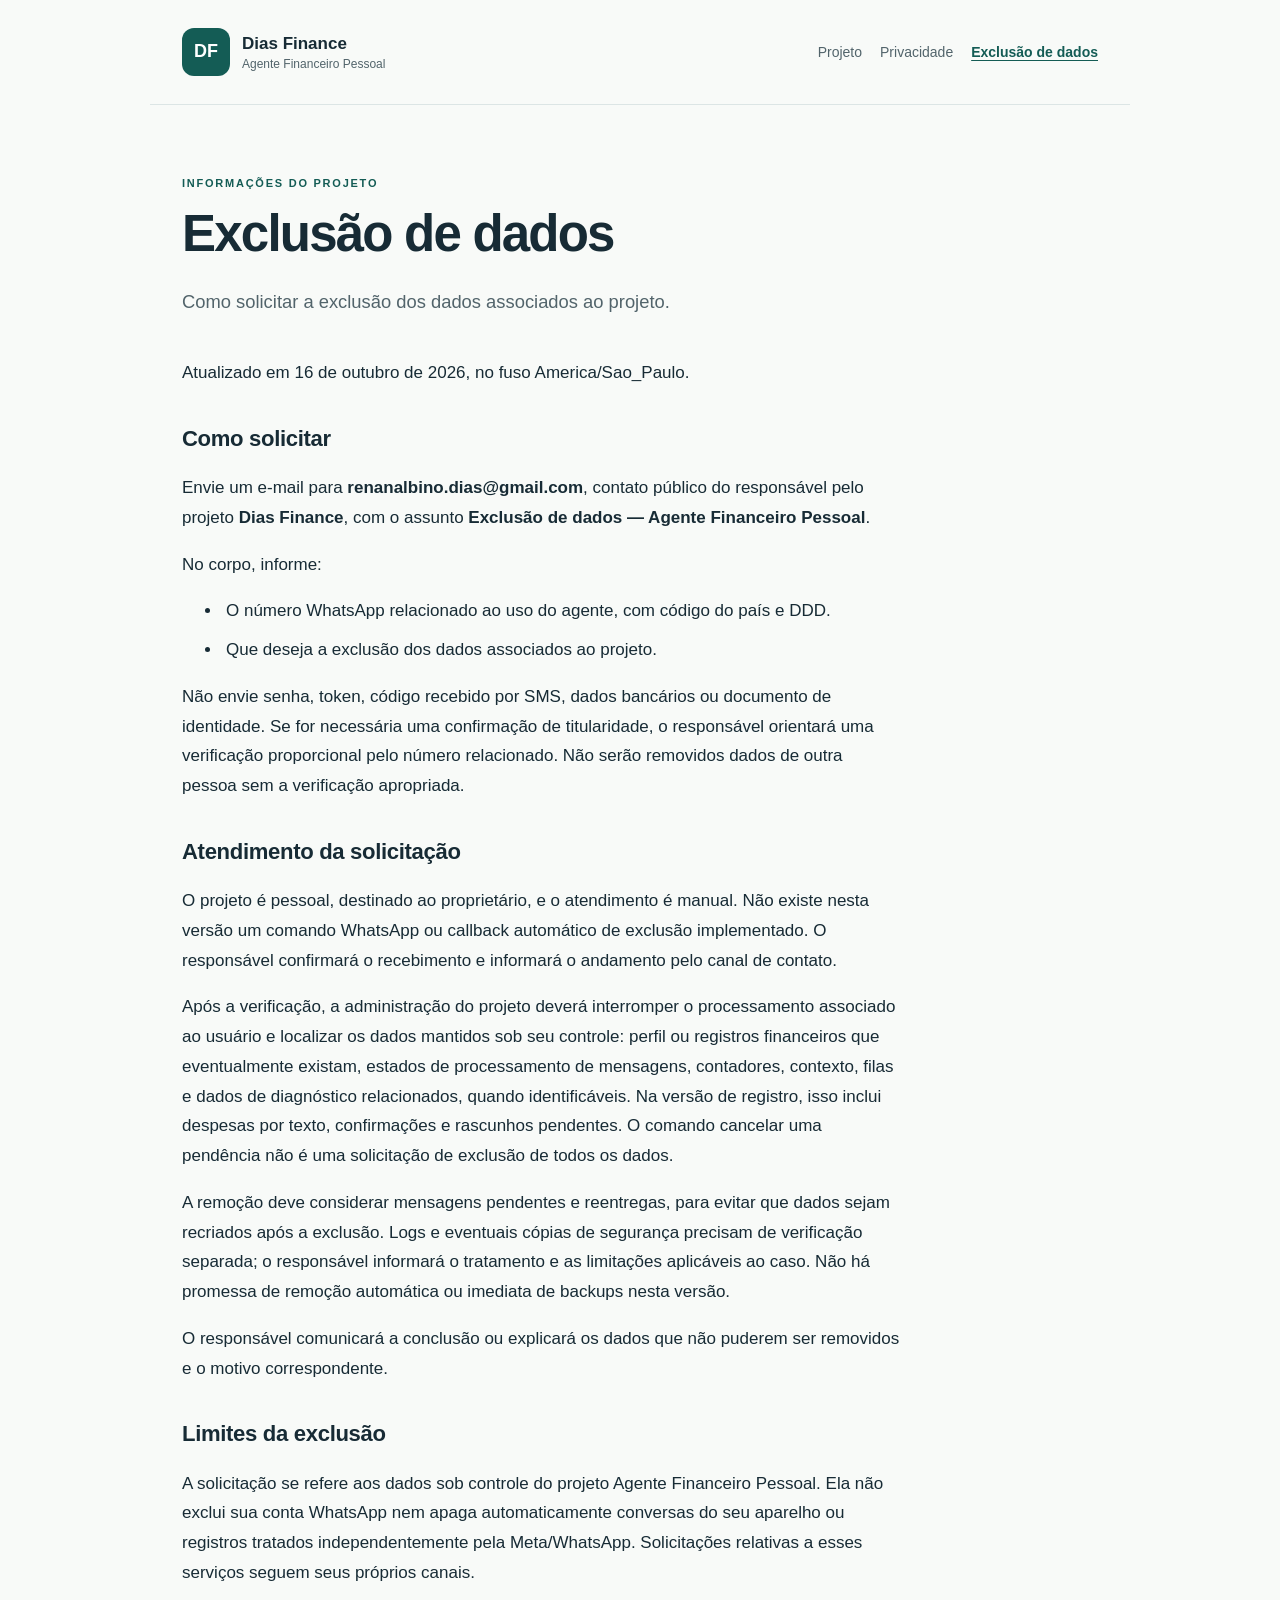
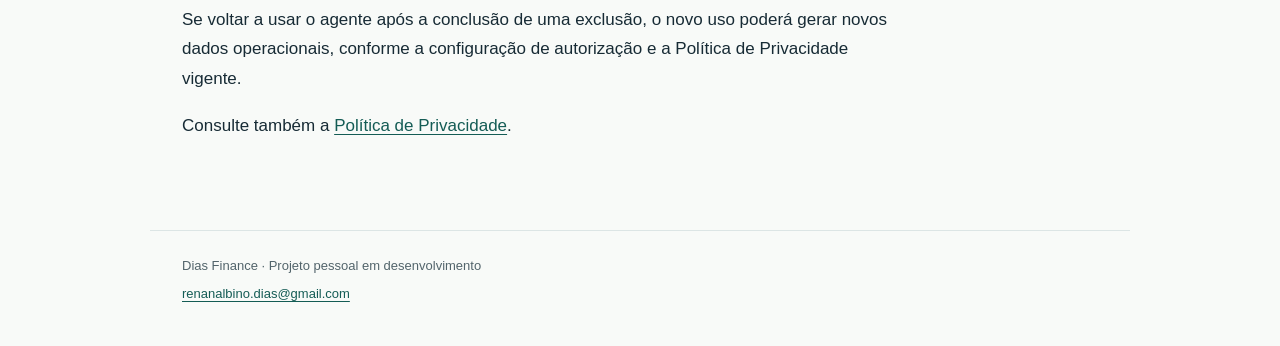
==== exclusao.html @ 24351860 "docs: describe expense records and pending clarification data" ====
<!doctype html>
<html lang="pt-BR">
  <head>
    <meta charset="utf-8" />
    <meta name="viewport" content="width=device-width, initial-scale=1" />
    <meta name="description" content="Como solicitar a exclusão dos dados associados ao projeto." />
    <meta name="color-scheme" content="light" />
    <title>Exclusão de dados | Dias Finance</title>
    <link rel="stylesheet" href="styles.css" />
  </head>
  <body>
    <a class="skip" href="#conteudo">Ir para o conteúdo</a>
    <header class="header">
      <a class="brand" href="index.html"
        ><span class="mark" aria-hidden="true">DF</span
        ><span>Dias Finance<small>Agente Financeiro Pessoal</small></span></a
      >
      <nav aria-label="Navegação principal">
        <a href="index.html">Projeto</a>
        <a href="privacidade.html">Privacidade</a>
        <a href="exclusao.html" aria-current="page">Exclusão de dados</a>
      </nav>
    </header>
    <main id="conteudo">
      <p class="eyebrow">INFORMAÇÕES DO PROJETO</p>
      <h1>Exclusão de dados</h1>
      <p class="lead">Como solicitar a exclusão dos dados associados ao projeto.</p>
      <article>
        <p>Atualizado em 16 de outubro de 2026, no fuso America/Sao_Paulo.</p>
        <h2>Como solicitar</h2>
        <p>
          Envie um e-mail para <strong>renanalbino.dias@gmail.com</strong>, contato público do
          responsável pelo projeto <strong>Dias Finance</strong>, com o assunto
          <strong>Exclusão de dados — Agente Financeiro Pessoal</strong>.
        </p>
        <p>No corpo, informe:</p>
        <ul>
          <li>O número WhatsApp relacionado ao uso do agente, com código do país e DDD.</li>
          <li>Que deseja a exclusão dos dados associados ao projeto.</li>
        </ul>
        <p>
          Não envie senha, token, código recebido por SMS, dados bancários ou documento de
          identidade. Se for necessária uma confirmação de titularidade, o responsável orientará uma
          verificação proporcional pelo número relacionado. Não serão removidos dados de outra
          pessoa sem a verificação apropriada.
        </p>
        <h2>Atendimento da solicitação</h2>
        <p>
          O projeto é pessoal, destinado ao proprietário, e o atendimento é manual. Não existe nesta
          versão um comando WhatsApp ou callback automático de exclusão implementado. O responsável
          confirmará o recebimento e informará o andamento pelo canal de contato.
        </p>
        <p>
          Após a verificação, a administração do projeto deverá interromper o processamento
          associado ao usuário e localizar os dados mantidos sob seu controle: perfil ou registros
          financeiros que eventualmente existam, estados de processamento de mensagens, contadores,
          contexto, filas e dados de diagnóstico relacionados, quando identificáveis. Na versão de
          registro, isso inclui despesas por texto, confirmações e rascunhos pendentes. O comando
          cancelar uma pendência não é uma solicitação de exclusão de todos os dados.
        </p>
        <p>
          A remoção deve considerar mensagens pendentes e reentregas, para evitar que dados sejam
          recriados após a exclusão. Logs e eventuais cópias de segurança precisam de verificação
          separada; o responsável informará o tratamento e as limitações aplicáveis ao caso. Não há
          promessa de remoção automática ou imediata de backups nesta versão.
        </p>
        <p>
          O responsável comunicará a conclusão ou explicará os dados que não puderem ser removidos e
          o motivo correspondente.
        </p>
        <h2>Limites da exclusão</h2>
        <p>
          A solicitação se refere aos dados sob controle do projeto Agente Financeiro Pessoal. Ela
          não exclui sua conta WhatsApp nem apaga automaticamente conversas do seu aparelho ou
          registros tratados independentemente pela Meta/WhatsApp. Solicitações relativas a esses
          serviços seguem seus próprios canais.
        </p>
        <p>
          Se voltar a usar o agente após a conclusão de uma exclusão, o novo uso poderá gerar novos
          dados operacionais, conforme a configuração de autorização e a Política de Privacidade
          vigente.
        </p>
        <p>Consulte também a <a href="privacidade.html">Política de Privacidade</a>.</p>
      </article>
    </main>
    <footer>
      <p>Dias Finance · Projeto pessoal em desenvolvimento</p>
      <a href="mailto:renanalbino.dias@gmail.com">renanalbino.dias@gmail.com</a>
    </footer>
  </body>
</html>
---- styles.css ----
:root {
  color-scheme: light;
  --ink: #172b35;
  --muted: #52646b;
  --line: #dce5e5;
  --accent: #145c55;
  font-family: -apple-system, BlinkMacSystemFont, 'Segoe UI', sans-serif;
  font-size: 17px;
  line-height: 1.75;
  color: var(--ink);
  background: #f8faf8;
}
* {
  box-sizing: border-box;
}
body {
  margin: 0;
}
a {
  color: var(--accent);
  text-underline-offset: 0.2em;
}
a:hover {
  text-decoration-thickness: 2px;
}
a:focus-visible {
  outline: 3px solid #c77722;
  outline-offset: 5px;
}
.header,
main,
footer {
  max-width: 980px;
  margin-inline: auto;
  padding-inline: 32px;
}
.header {
  display: flex;
  align-items: center;
  justify-content: space-between;
  gap: 24px;
  padding-block: 28px;
  border-bottom: 1px solid var(--line);
}
.brand {
  display: flex;
  align-items: center;
  gap: 12px;
  color: var(--ink);
  font-weight: 700;
  line-height: 1.4;
  text-decoration: none;
}
.mark {
  display: grid;
  place-items: center;
  width: 48px;
  height: 48px;
  border-radius: 12px;
  background: var(--accent);
  color: white;
  font-size: 18px;
}
.brand small {
  display: block;
  font-size: 12px;
  font-weight: 400;
  color: var(--muted);
}
nav {
  display: flex;
  flex-wrap: wrap;
  gap: 18px;
  font-size: 14px;
}
nav a {
  color: var(--muted);
  text-decoration: none;
}
nav a[aria-current='page'] {
  color: var(--accent);
  text-decoration: underline;
  font-weight: 600;
}
main {
  padding-block: 58px 72px;
}
.eyebrow {
  font-size: 11px;
  font-weight: 700;
  letter-spacing: 0.16em;
  color: var(--accent);
}
h1 {
  max-width: 800px;
  margin-block: 12px;
  font-size: clamp(2rem, 5vw, 3rem);
  line-height: 1.15;
  letter-spacing: -0.035em;
}
.lead {
  max-width: 65ch;
  margin-block: 22px 40px;
  color: var(--muted);
  font-size: 1.08rem;
}
article {
  max-width: 76ch;
}
h2 {
  margin-top: 36px;
  font-size: 1.3rem;
  line-height: 1.4;
  letter-spacing: -0.015em;
}
p,
li {
  overflow-wrap: anywhere;
}
li {
  padding-left: 4px;
  margin-bottom: 9px;
}
code {
  padding: 2px 5px;
  border-radius: 4px;
  background: #eaf0ed;
  font-size: 0.9em;
}
.cards {
  display: grid;
  grid-template-columns: repeat(2, minmax(0, 1fr));
  gap: 16px;
  margin-block: 24px 32px;
}
.card {
  display: block;
  padding: 24px;
  background: #fff;
  border: 1px solid var(--line);
  border-radius: 12px;
  text-decoration: none;
}
.card:hover {
  border-color: var(--accent);
}
.card strong,
.card span {
  display: block;
}
.card span {
  margin-top: 8px;
  color: var(--muted);
  font-size: 0.9rem;
}
footer {
  padding-block: 24px 40px;
  border-top: 1px solid var(--line);
  color: var(--muted);
  font-size: 13px;
}
footer p {
  margin-block: 0 6px;
}
.skip {
  position: absolute;
  left: 16px;
  top: -100px;
  padding: 10px 16px;
  background: white;
  border: 2px solid var(--accent);
  z-index: 1;
}
.skip:focus {
  top: 12px;
}
@media (max-width: 680px) {
  .header,
  main,
  footer {
    padding-inline: 22px;
  }
  .header {
    align-items: flex-start;
    flex-direction: column;
  }
  main {
    padding-block: 36px 48px;
  }
  .cards {
    grid-template-columns: 1fr;
  }
  nav {
    gap: 16px;
  }
}
@media print {
  :root {
    font-size: 11pt;
    background: white;
  }
  .header,
  footer,
  .skip,
  .eyebrow {
    display: none;
  }
  main {
    max-width: none;
    padding: 0;
  }
  a {
    color: inherit;
  }
}
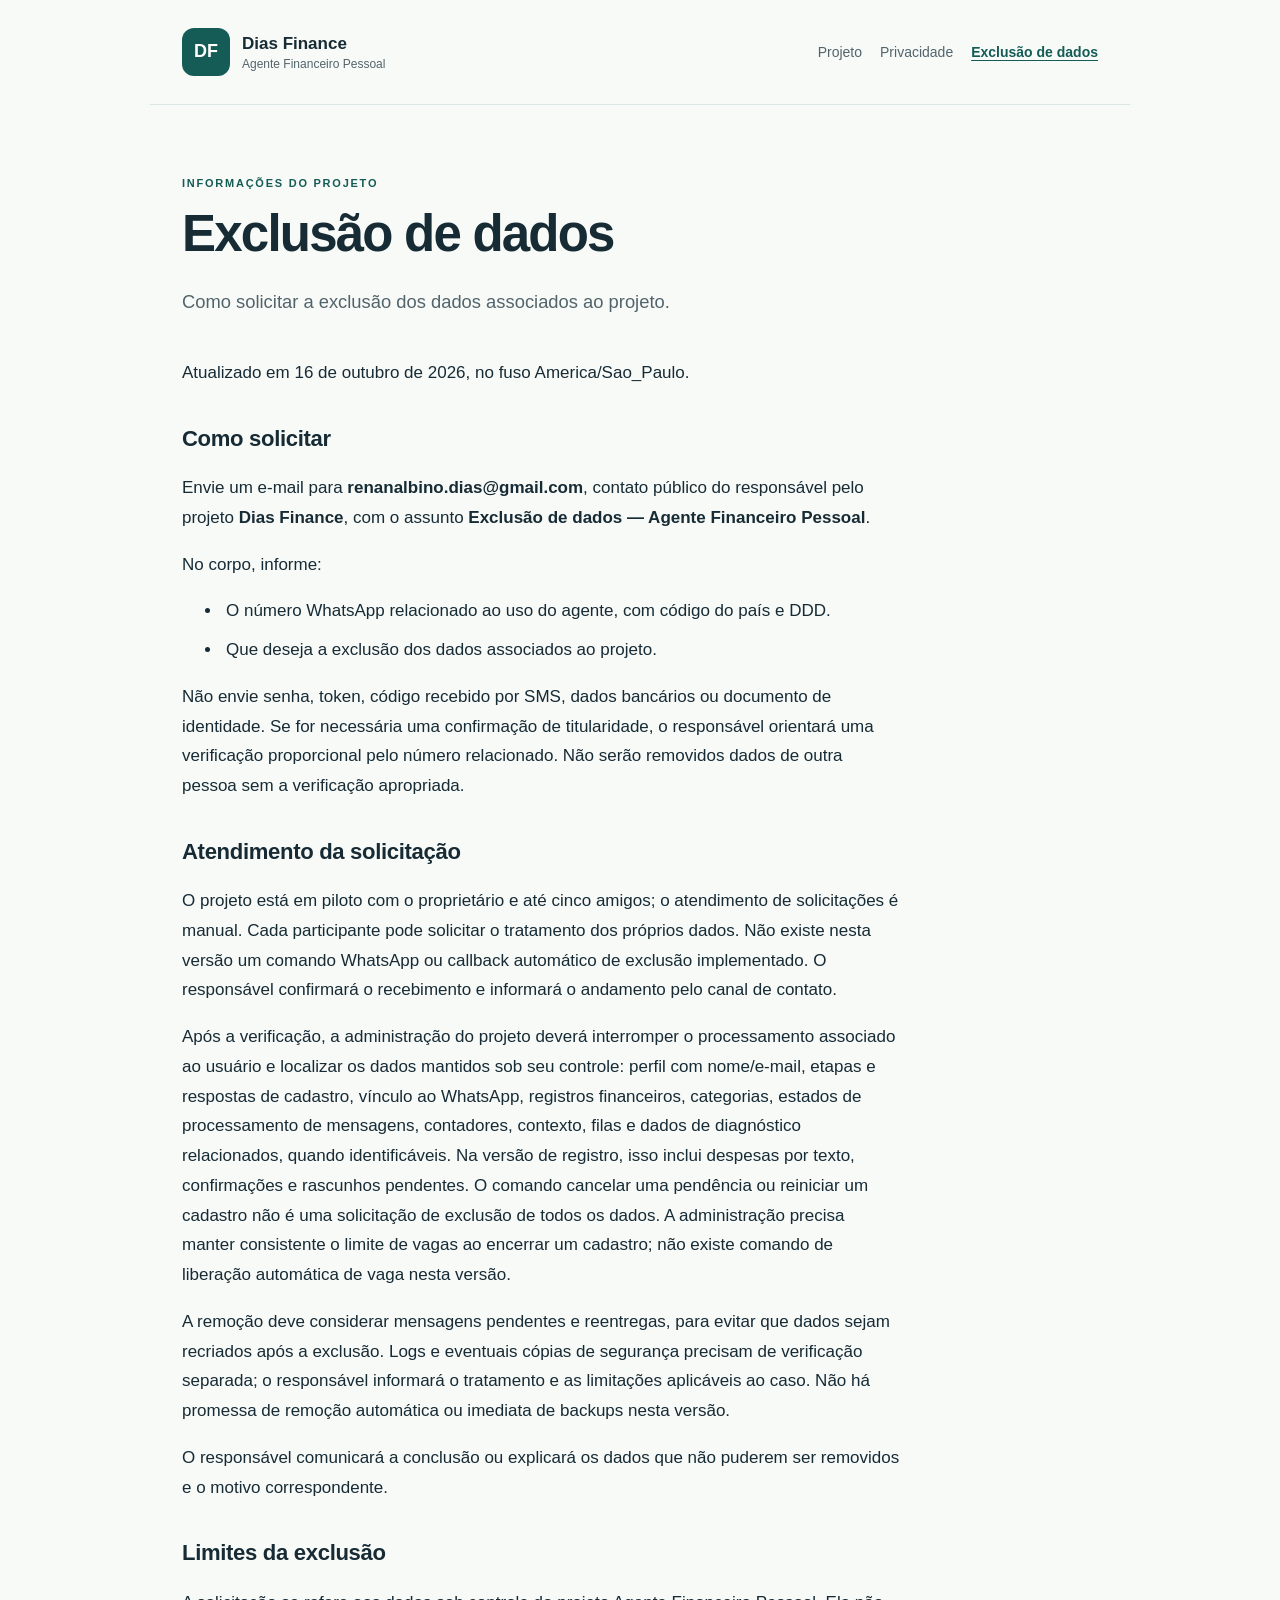
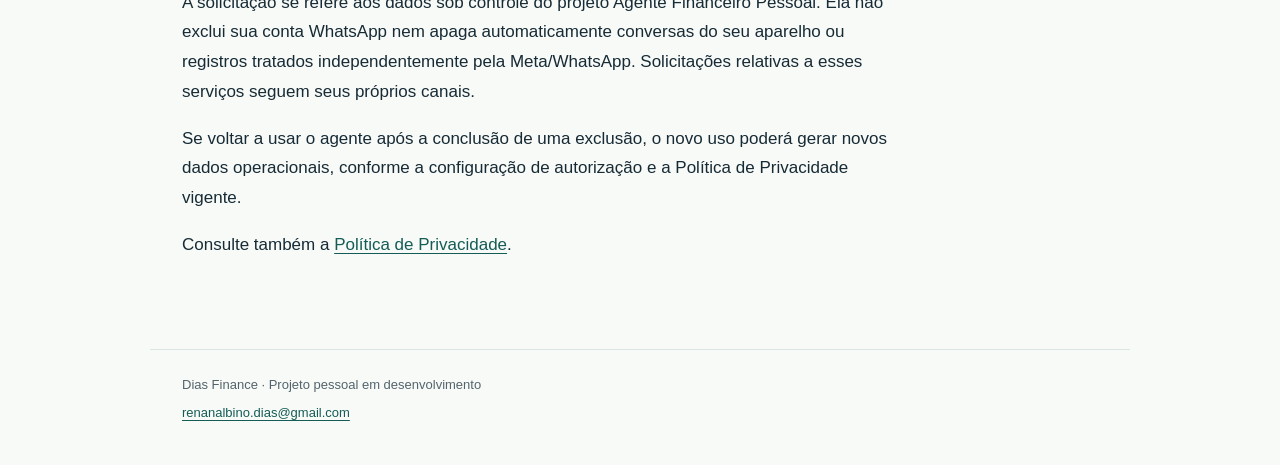
==== commit b009fae4: "docs: describe five-friend pilot registration and isolated summaries" ====
--- a/exclusao.html
+++ b/exclusao.html
@@ -46,17 +46,22 @@
         </p>
         <h2>Atendimento da solicitação</h2>
         <p>
-          O projeto é pessoal, destinado ao proprietário, e o atendimento é manual. Não existe nesta
-          versão um comando WhatsApp ou callback automático de exclusão implementado. O responsável
-          confirmará o recebimento e informará o andamento pelo canal de contato.
+          O projeto está em piloto com o proprietário e até cinco amigos; o atendimento de
+          solicitações é manual. Cada participante pode solicitar o tratamento dos próprios dados.
+          Não existe nesta versão um comando WhatsApp ou callback automático de exclusão
+          implementado. O responsável confirmará o recebimento e informará o andamento pelo canal de
+          contato.
         </p>
         <p>
           Após a verificação, a administração do projeto deverá interromper o processamento
-          associado ao usuário e localizar os dados mantidos sob seu controle: perfil ou registros
-          financeiros que eventualmente existam, estados de processamento de mensagens, contadores,
-          contexto, filas e dados de diagnóstico relacionados, quando identificáveis. Na versão de
-          registro, isso inclui despesas por texto, confirmações e rascunhos pendentes. O comando
-          cancelar uma pendência não é uma solicitação de exclusão de todos os dados.
+          associado ao usuário e localizar os dados mantidos sob seu controle: perfil com
+          nome/e-mail, etapas e respostas de cadastro, vínculo ao WhatsApp, registros financeiros,
+          categorias, estados de processamento de mensagens, contadores, contexto, filas e dados de
+          diagnóstico relacionados, quando identificáveis. Na versão de registro, isso inclui
+          despesas por texto, confirmações e rascunhos pendentes. O comando cancelar uma pendência
+          ou reiniciar um cadastro não é uma solicitação de exclusão de todos os dados. A
+          administração precisa manter consistente o limite de vagas ao encerrar um cadastro; não
+          existe comando de liberação automática de vaga nesta versão.
         </p>
         <p>
           A remoção deve considerar mensagens pendentes e reentregas, para evitar que dados sejam
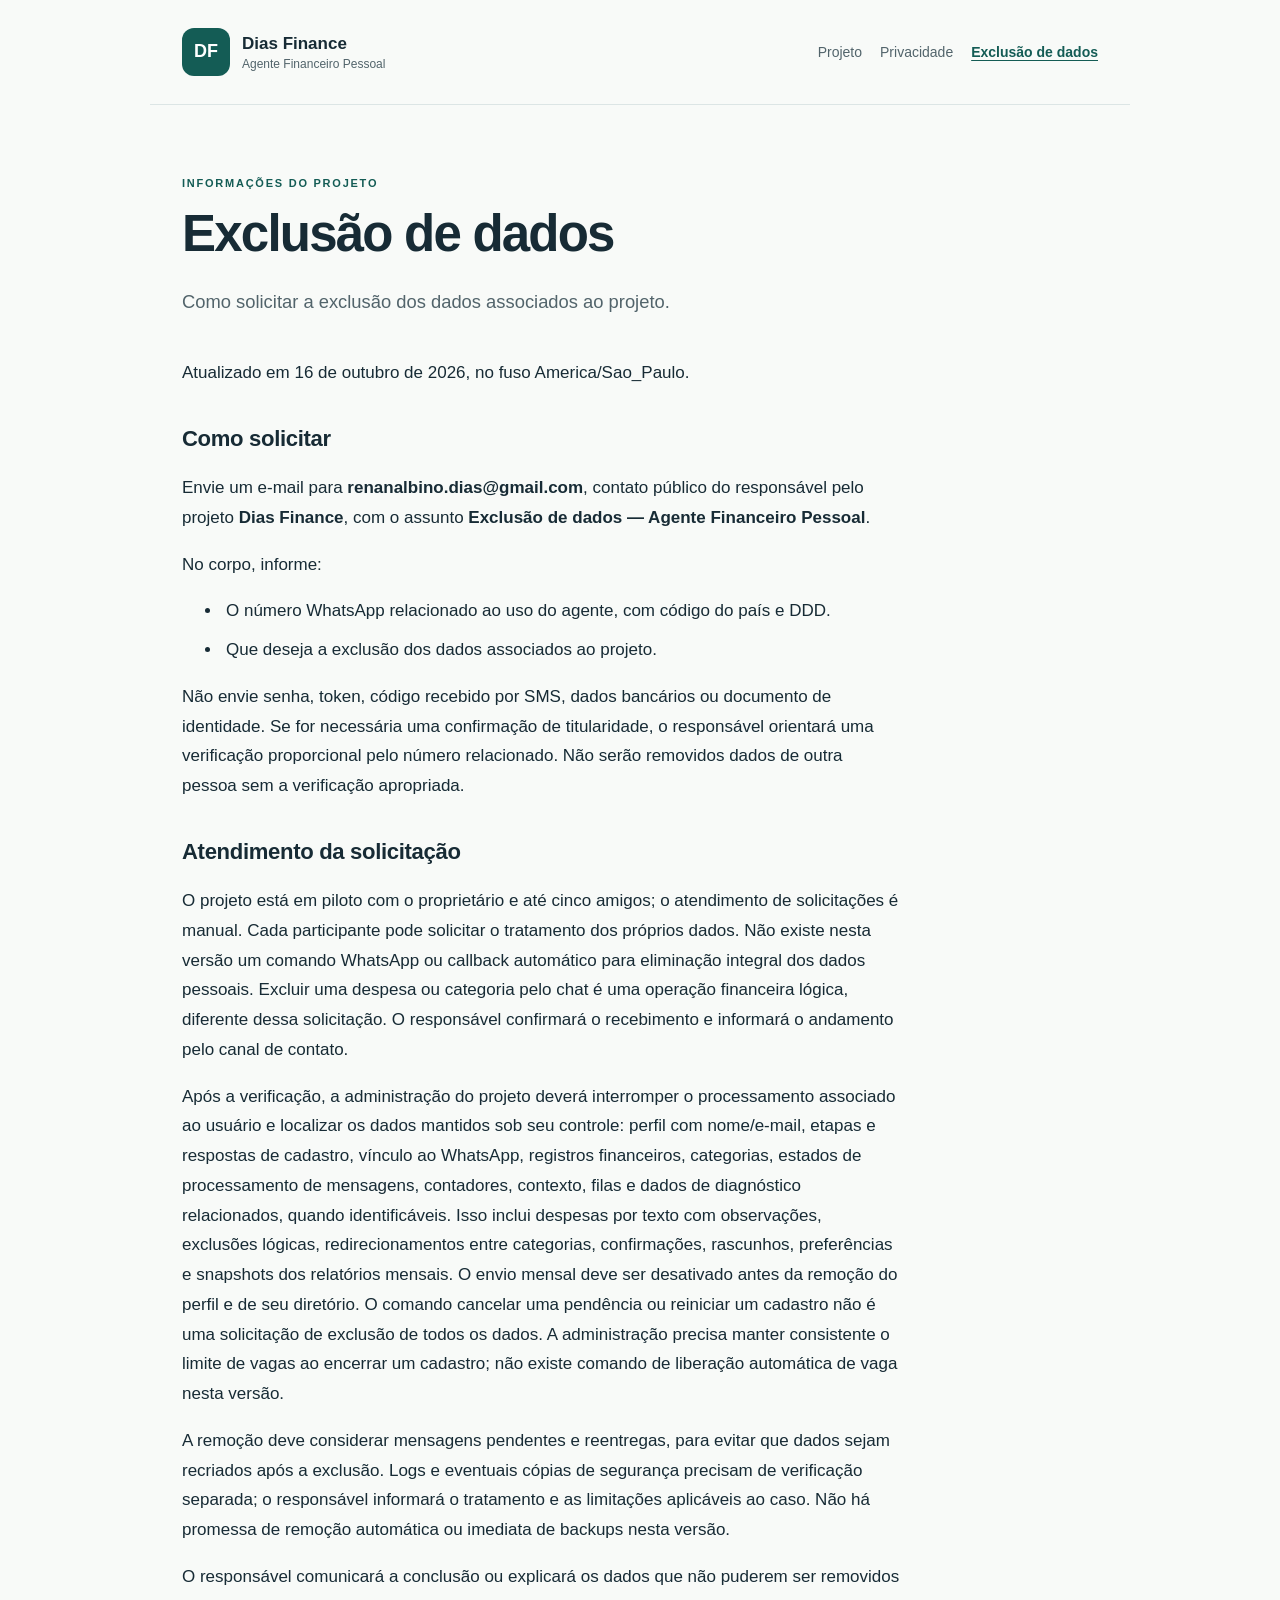
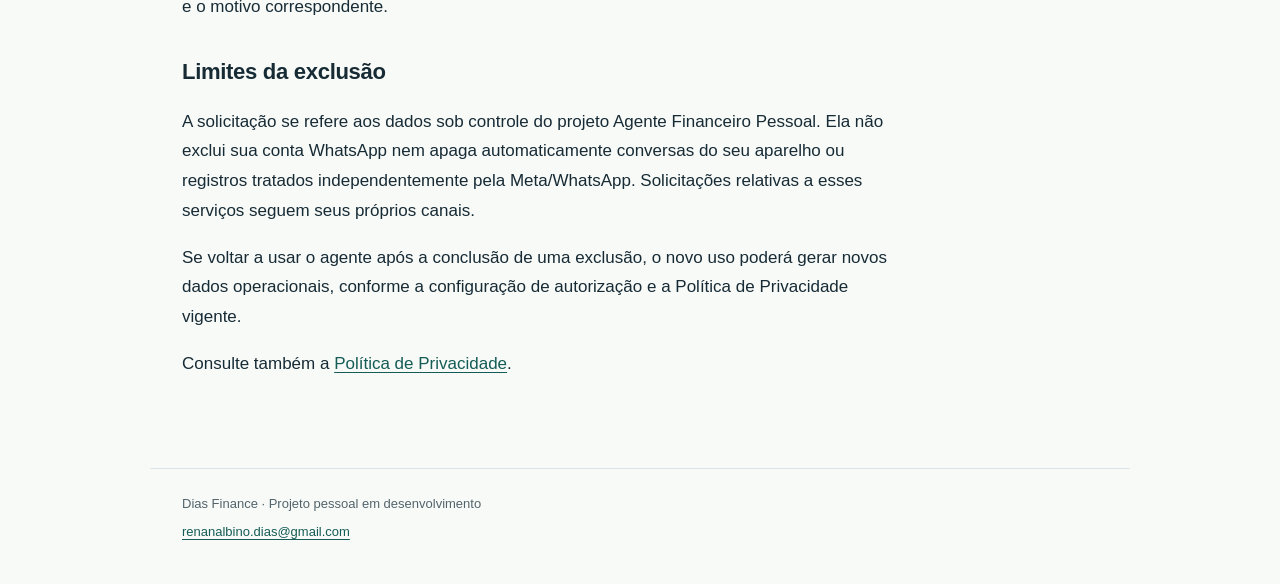
==== commit 1a122f44: "Document expense notes, corrections and optional monthly reports" ====
--- a/exclusao.html
+++ b/exclusao.html
@@ -48,17 +48,20 @@
         <p>
           O projeto está em piloto com o proprietário e até cinco amigos; o atendimento de
           solicitações é manual. Cada participante pode solicitar o tratamento dos próprios dados.
-          Não existe nesta versão um comando WhatsApp ou callback automático de exclusão
-          implementado. O responsável confirmará o recebimento e informará o andamento pelo canal de
-          contato.
+          Não existe nesta versão um comando WhatsApp ou callback automático para eliminação
+          integral dos dados pessoais. Excluir uma despesa ou categoria pelo chat é uma operação
+          financeira lógica, diferente dessa solicitação. O responsável confirmará o recebimento e
+          informará o andamento pelo canal de contato.
         </p>
         <p>
           Após a verificação, a administração do projeto deverá interromper o processamento
           associado ao usuário e localizar os dados mantidos sob seu controle: perfil com
           nome/e-mail, etapas e respostas de cadastro, vínculo ao WhatsApp, registros financeiros,
           categorias, estados de processamento de mensagens, contadores, contexto, filas e dados de
-          diagnóstico relacionados, quando identificáveis. Na versão de registro, isso inclui
-          despesas por texto, confirmações e rascunhos pendentes. O comando cancelar uma pendência
+          diagnóstico relacionados, quando identificáveis. Isso inclui despesas por texto com
+          observações, exclusões lógicas, redirecionamentos entre categorias, confirmações,
+          rascunhos, preferências e snapshots dos relatórios mensais. O envio mensal deve ser
+          desativado antes da remoção do perfil e de seu diretório. O comando cancelar uma pendência
           ou reiniciar um cadastro não é uma solicitação de exclusão de todos os dados. A
           administração precisa manter consistente o limite de vagas ao encerrar um cadastro; não
           existe comando de liberação automática de vaga nesta versão.
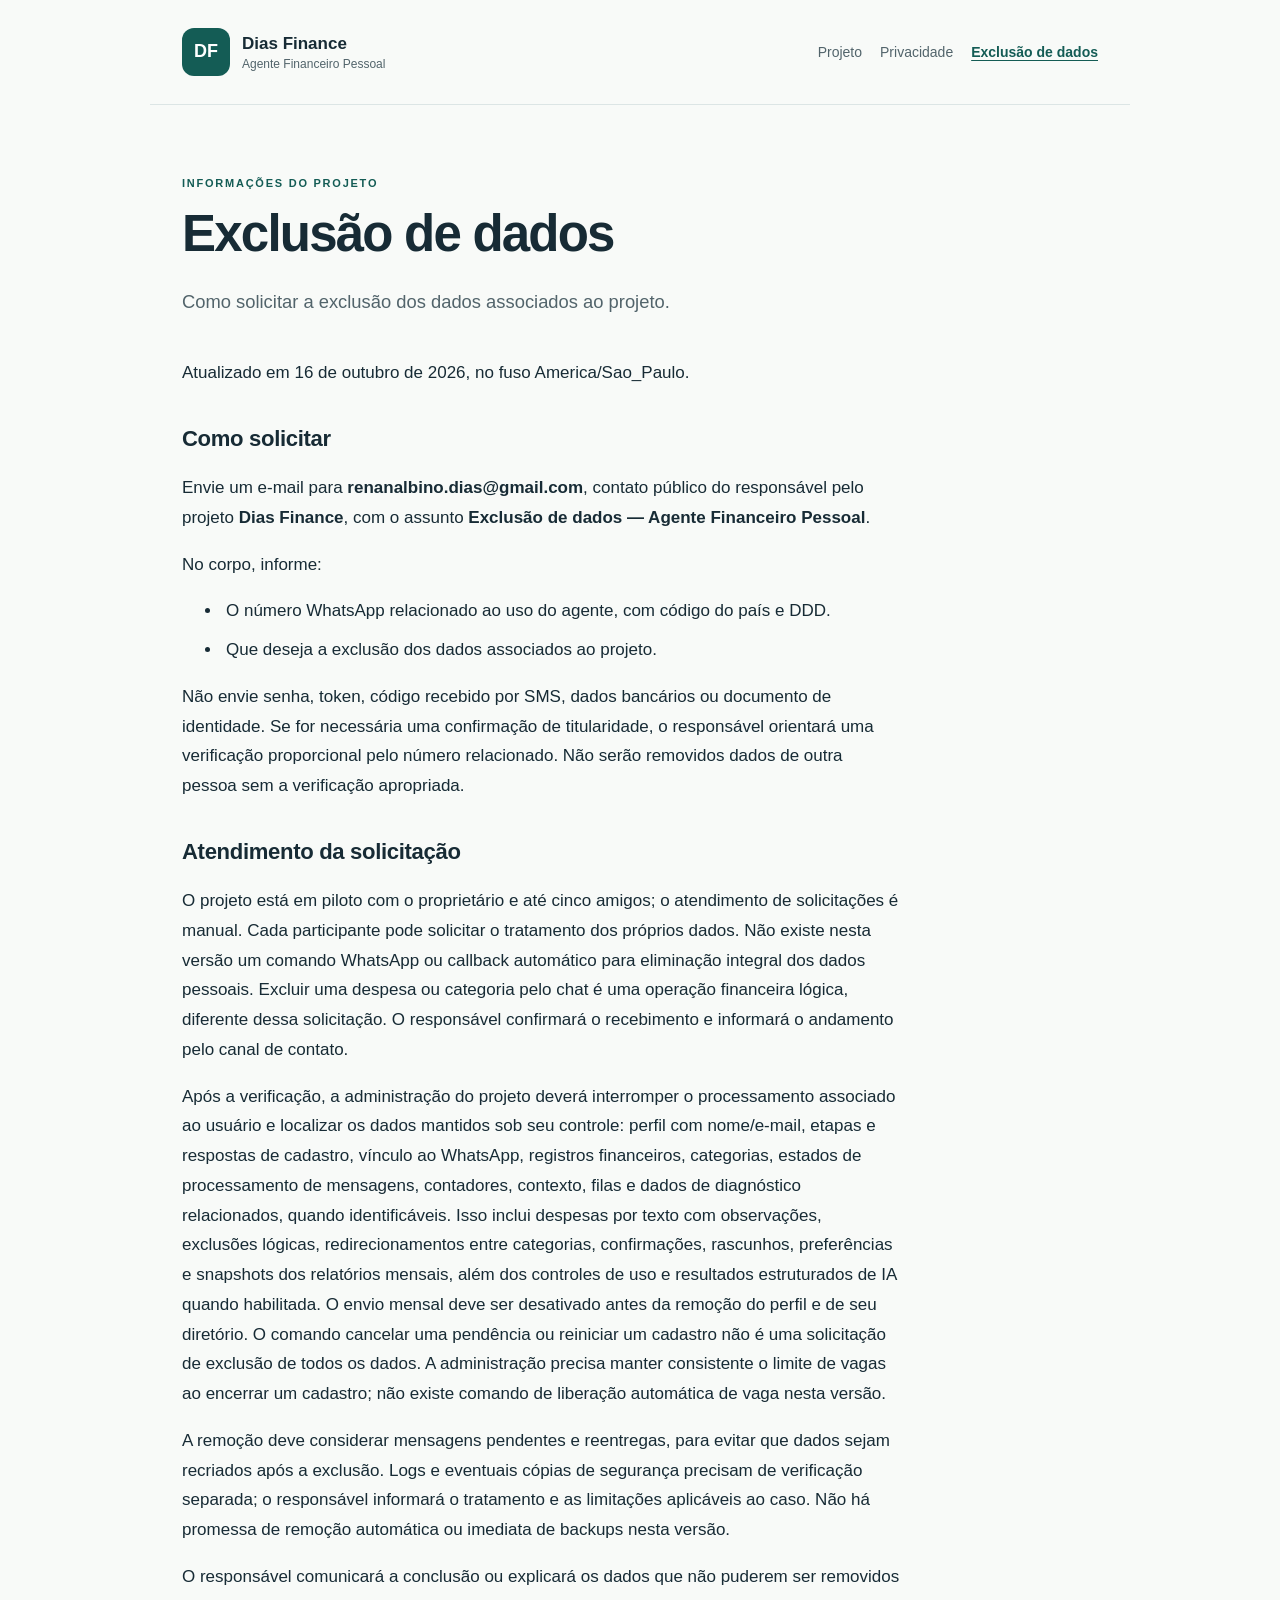
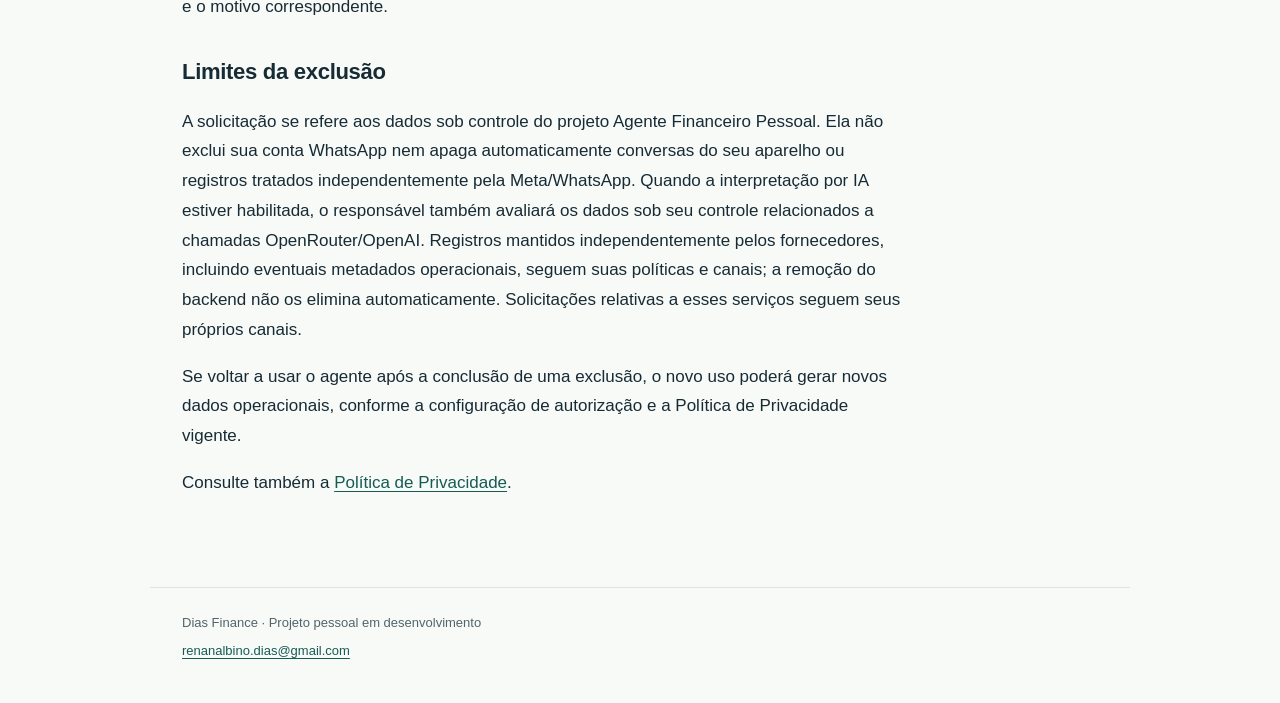
==== commit 83d6ea89: "Document optional AI interpretation and data handling" ====
--- a/exclusao.html
+++ b/exclusao.html
@@ -60,11 +60,12 @@
           categorias, estados de processamento de mensagens, contadores, contexto, filas e dados de
           diagnóstico relacionados, quando identificáveis. Isso inclui despesas por texto com
           observações, exclusões lógicas, redirecionamentos entre categorias, confirmações,
-          rascunhos, preferências e snapshots dos relatórios mensais. O envio mensal deve ser
-          desativado antes da remoção do perfil e de seu diretório. O comando cancelar uma pendência
-          ou reiniciar um cadastro não é uma solicitação de exclusão de todos os dados. A
-          administração precisa manter consistente o limite de vagas ao encerrar um cadastro; não
-          existe comando de liberação automática de vaga nesta versão.
+          rascunhos, preferências e snapshots dos relatórios mensais, além dos controles de uso e
+          resultados estruturados de IA quando habilitada. O envio mensal deve ser desativado antes
+          da remoção do perfil e de seu diretório. O comando cancelar uma pendência ou reiniciar um
+          cadastro não é uma solicitação de exclusão de todos os dados. A administração precisa
+          manter consistente o limite de vagas ao encerrar um cadastro; não existe comando de
+          liberação automática de vaga nesta versão.
         </p>
         <p>
           A remoção deve considerar mensagens pendentes e reentregas, para evitar que dados sejam
@@ -80,8 +81,12 @@
         <p>
           A solicitação se refere aos dados sob controle do projeto Agente Financeiro Pessoal. Ela
           não exclui sua conta WhatsApp nem apaga automaticamente conversas do seu aparelho ou
-          registros tratados independentemente pela Meta/WhatsApp. Solicitações relativas a esses
-          serviços seguem seus próprios canais.
+          registros tratados independentemente pela Meta/WhatsApp. Quando a interpretação por IA
+          estiver habilitada, o responsável também avaliará os dados sob seu controle relacionados a
+          chamadas OpenRouter/OpenAI. Registros mantidos independentemente pelos fornecedores,
+          incluindo eventuais metadados operacionais, seguem suas políticas e canais; a remoção do
+          backend não os elimina automaticamente. Solicitações relativas a esses serviços seguem
+          seus próprios canais.
         </p>
         <p>
           Se voltar a usar o agente após a conclusão de uma exclusão, o novo uso poderá gerar novos
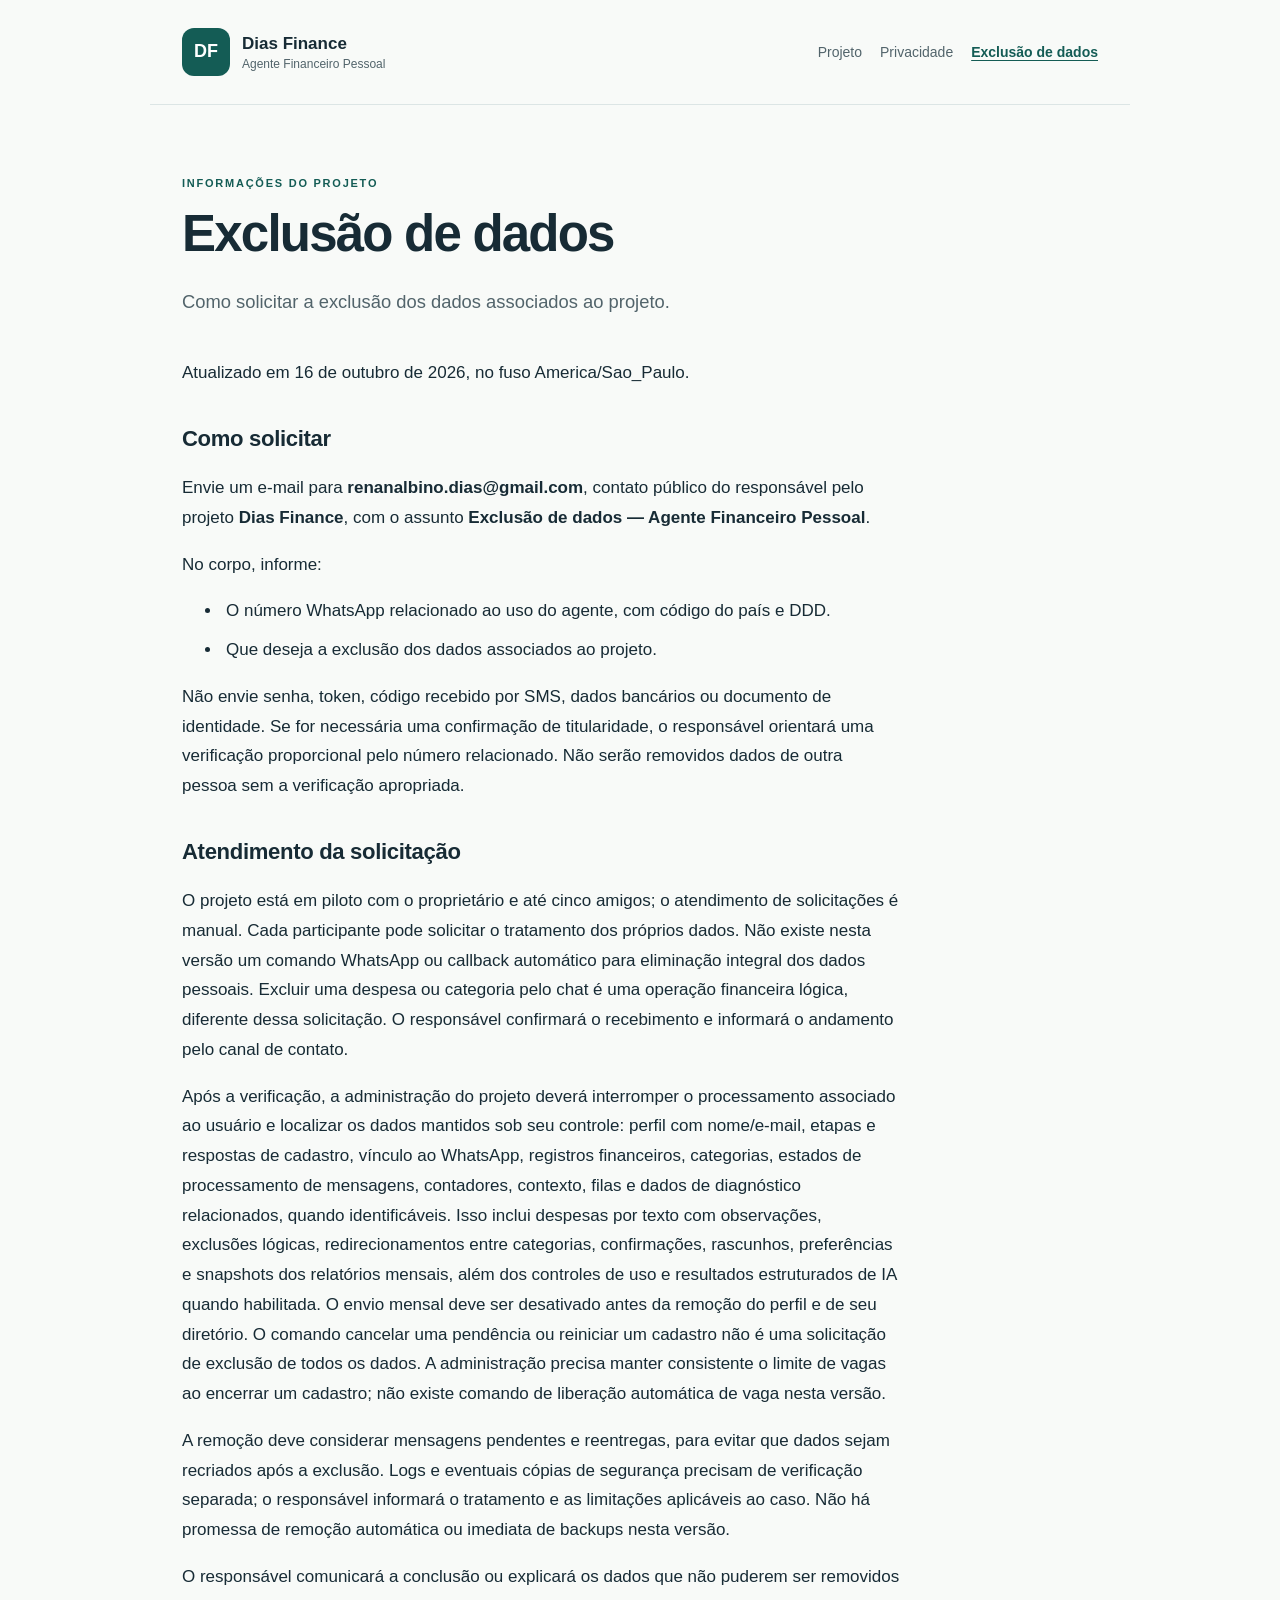
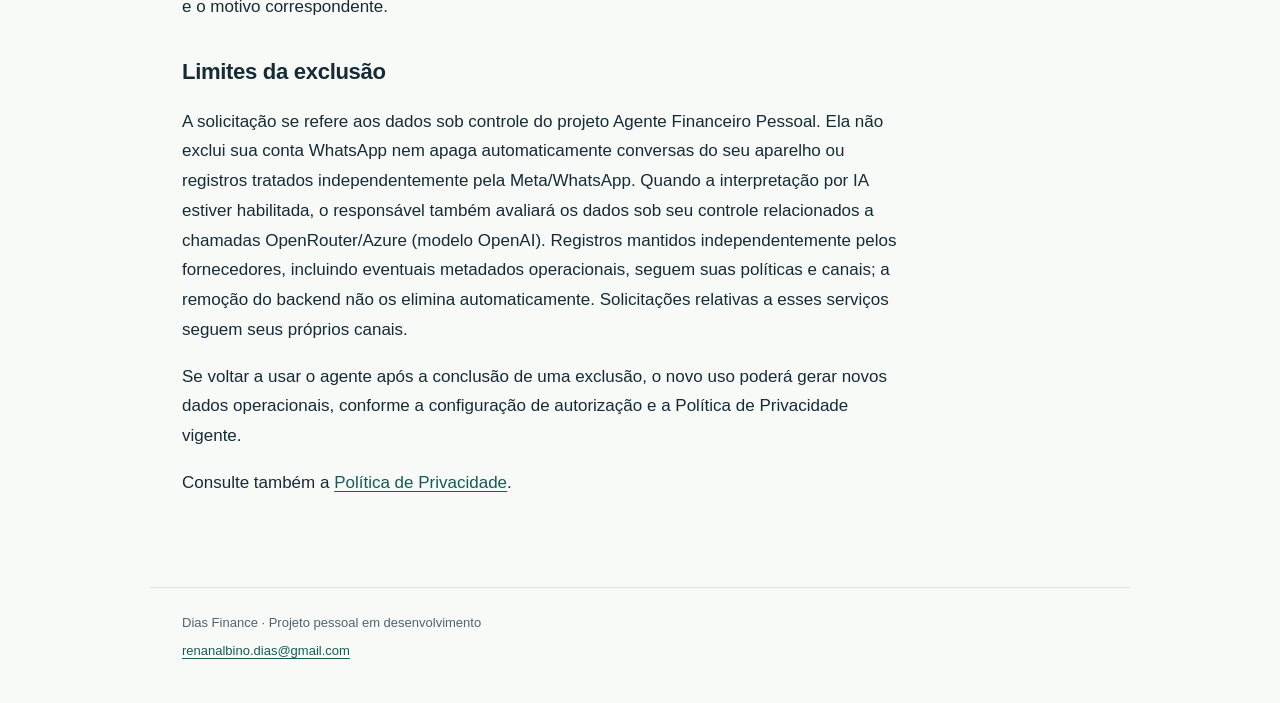
==== commit 2466453a: "Describe Azure route for private AI interpretation" ====
--- a/exclusao.html
+++ b/exclusao.html
@@ -83,10 +83,10 @@
           não exclui sua conta WhatsApp nem apaga automaticamente conversas do seu aparelho ou
           registros tratados independentemente pela Meta/WhatsApp. Quando a interpretação por IA
           estiver habilitada, o responsável também avaliará os dados sob seu controle relacionados a
-          chamadas OpenRouter/OpenAI. Registros mantidos independentemente pelos fornecedores,
-          incluindo eventuais metadados operacionais, seguem suas políticas e canais; a remoção do
-          backend não os elimina automaticamente. Solicitações relativas a esses serviços seguem
-          seus próprios canais.
+          chamadas OpenRouter/Azure (modelo OpenAI). Registros mantidos independentemente pelos
+          fornecedores, incluindo eventuais metadados operacionais, seguem suas políticas e canais;
+          a remoção do backend não os elimina automaticamente. Solicitações relativas a esses
+          serviços seguem seus próprios canais.
         </p>
         <p>
           Se voltar a usar o agente após a conclusão de uma exclusão, o novo uso poderá gerar novos
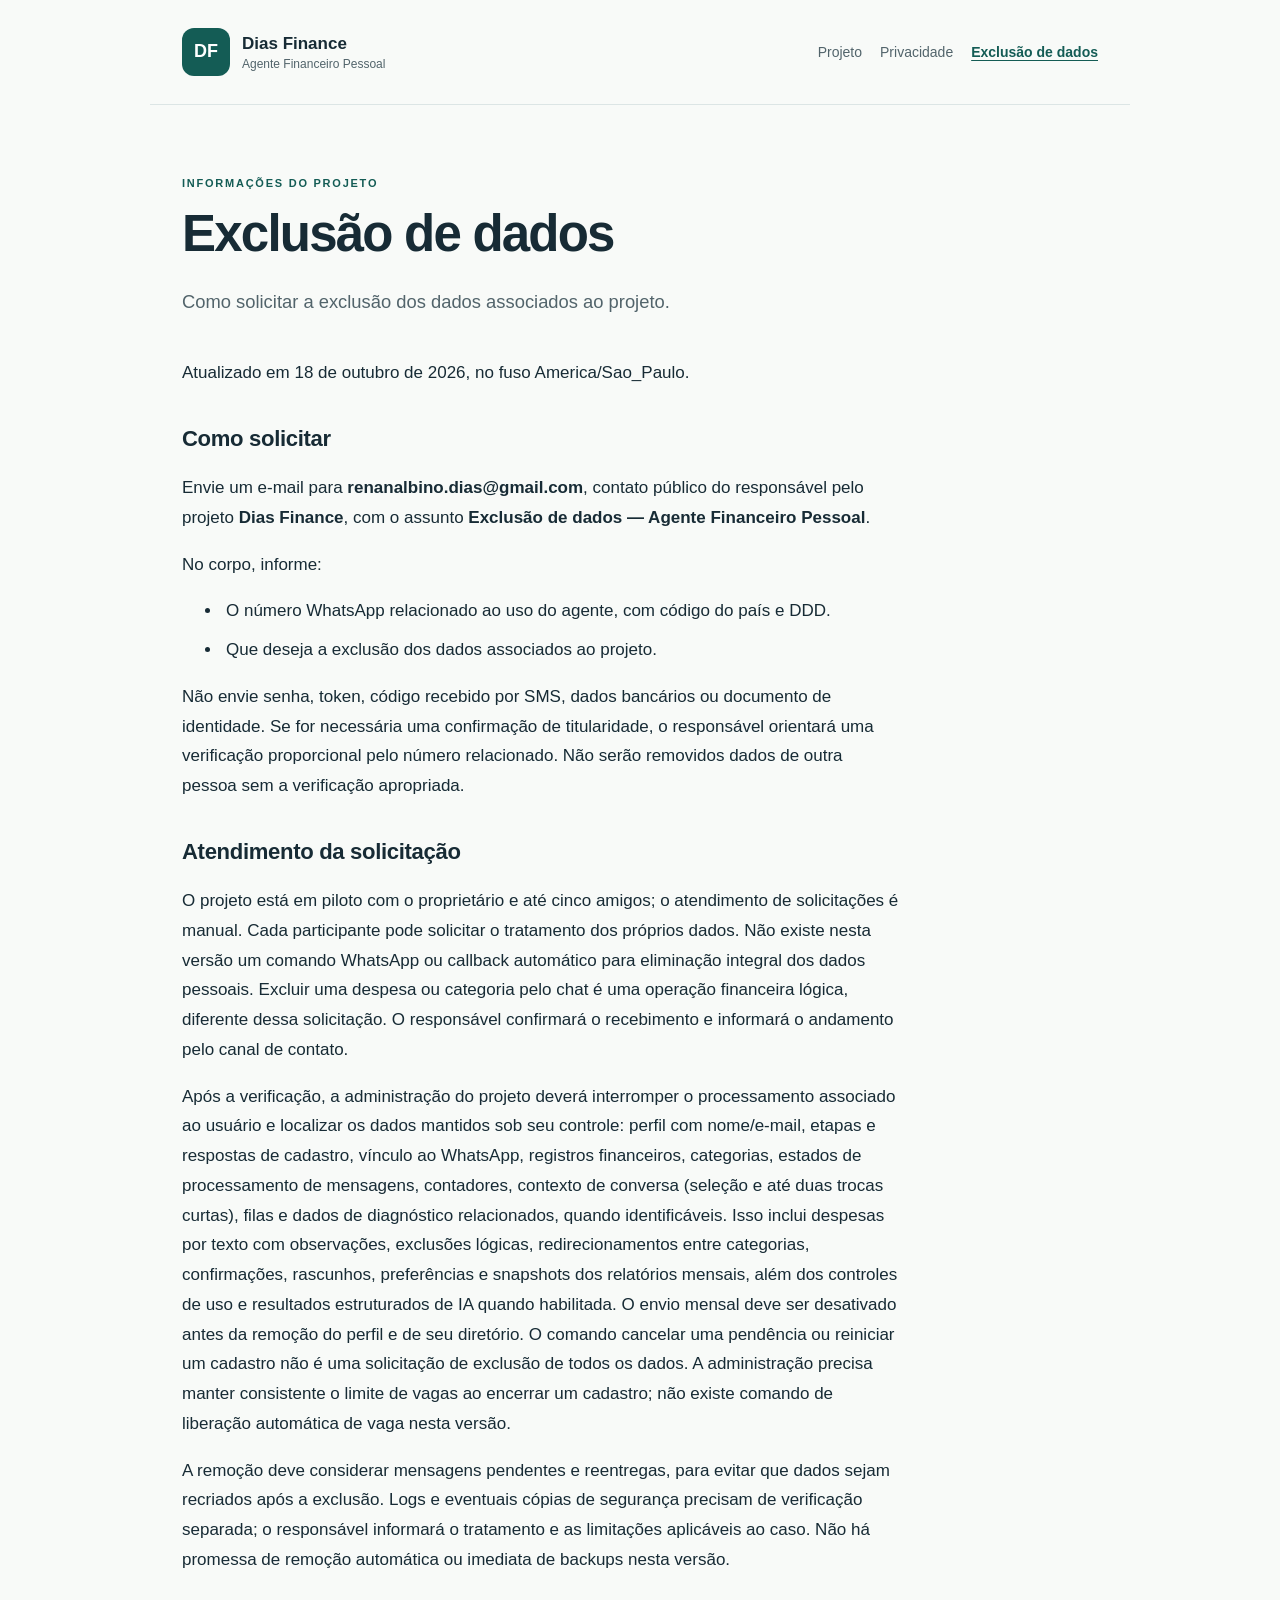
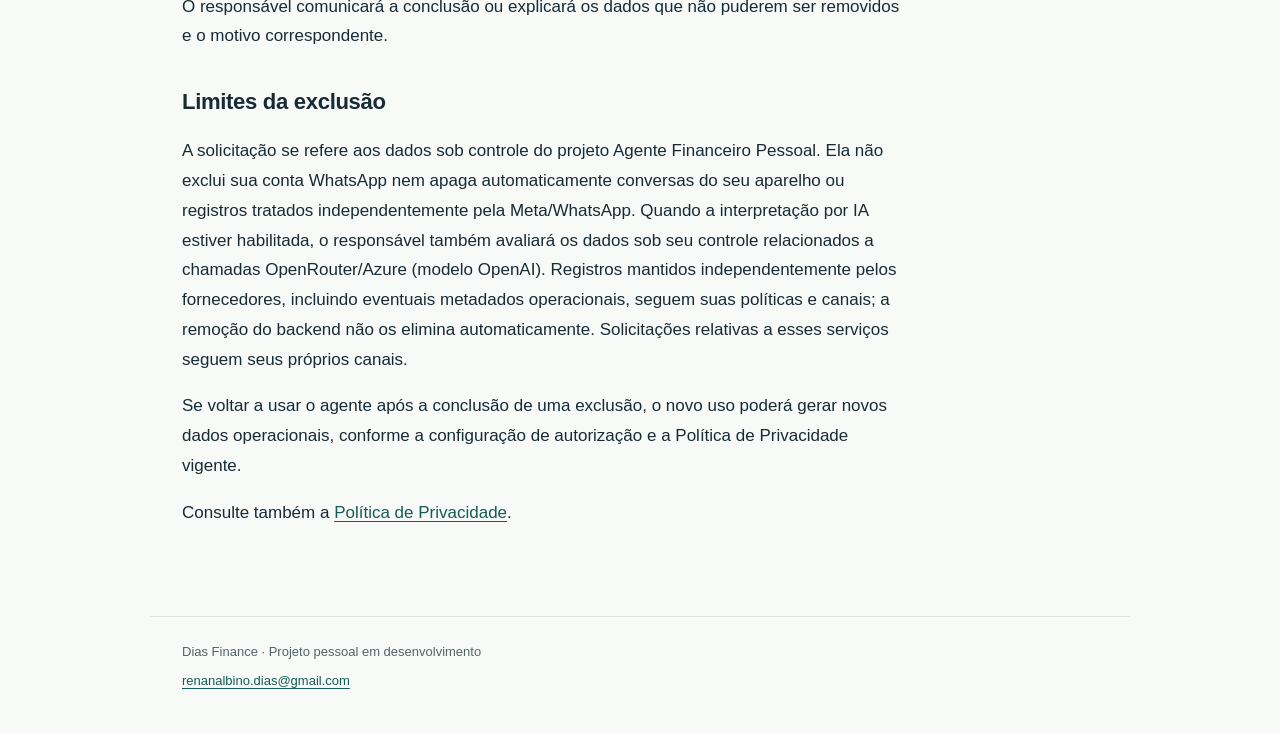
==== commit 2f71b778: "Documenta contexto limitado de conversa para interpretacao por IA" ====
--- a/exclusao.html
+++ b/exclusao.html
@@ -26,7 +26,7 @@
       <h1>Exclusão de dados</h1>
       <p class="lead">Como solicitar a exclusão dos dados associados ao projeto.</p>
       <article>
-        <p>Atualizado em 16 de outubro de 2026, no fuso America/Sao_Paulo.</p>
+        <p>Atualizado em 18 de outubro de 2026, no fuso America/Sao_Paulo.</p>
         <h2>Como solicitar</h2>
         <p>
           Envie um e-mail para <strong>renanalbino.dias@gmail.com</strong>, contato público do
@@ -57,15 +57,16 @@
           Após a verificação, a administração do projeto deverá interromper o processamento
           associado ao usuário e localizar os dados mantidos sob seu controle: perfil com
           nome/e-mail, etapas e respostas de cadastro, vínculo ao WhatsApp, registros financeiros,
-          categorias, estados de processamento de mensagens, contadores, contexto, filas e dados de
-          diagnóstico relacionados, quando identificáveis. Isso inclui despesas por texto com
-          observações, exclusões lógicas, redirecionamentos entre categorias, confirmações,
-          rascunhos, preferências e snapshots dos relatórios mensais, além dos controles de uso e
-          resultados estruturados de IA quando habilitada. O envio mensal deve ser desativado antes
-          da remoção do perfil e de seu diretório. O comando cancelar uma pendência ou reiniciar um
-          cadastro não é uma solicitação de exclusão de todos os dados. A administração precisa
-          manter consistente o limite de vagas ao encerrar um cadastro; não existe comando de
-          liberação automática de vaga nesta versão.
+          categorias, estados de processamento de mensagens, contadores, contexto de conversa
+          (seleção e até duas trocas curtas), filas e dados de diagnóstico relacionados, quando
+          identificáveis. Isso inclui despesas por texto com observações, exclusões lógicas,
+          redirecionamentos entre categorias, confirmações, rascunhos, preferências e snapshots dos
+          relatórios mensais, além dos controles de uso e resultados estruturados de IA quando
+          habilitada. O envio mensal deve ser desativado antes da remoção do perfil e de seu
+          diretório. O comando cancelar uma pendência ou reiniciar um cadastro não é uma solicitação
+          de exclusão de todos os dados. A administração precisa manter consistente o limite de
+          vagas ao encerrar um cadastro; não existe comando de liberação automática de vaga nesta
+          versão.
         </p>
         <p>
           A remoção deve considerar mensagens pendentes e reentregas, para evitar que dados sejam
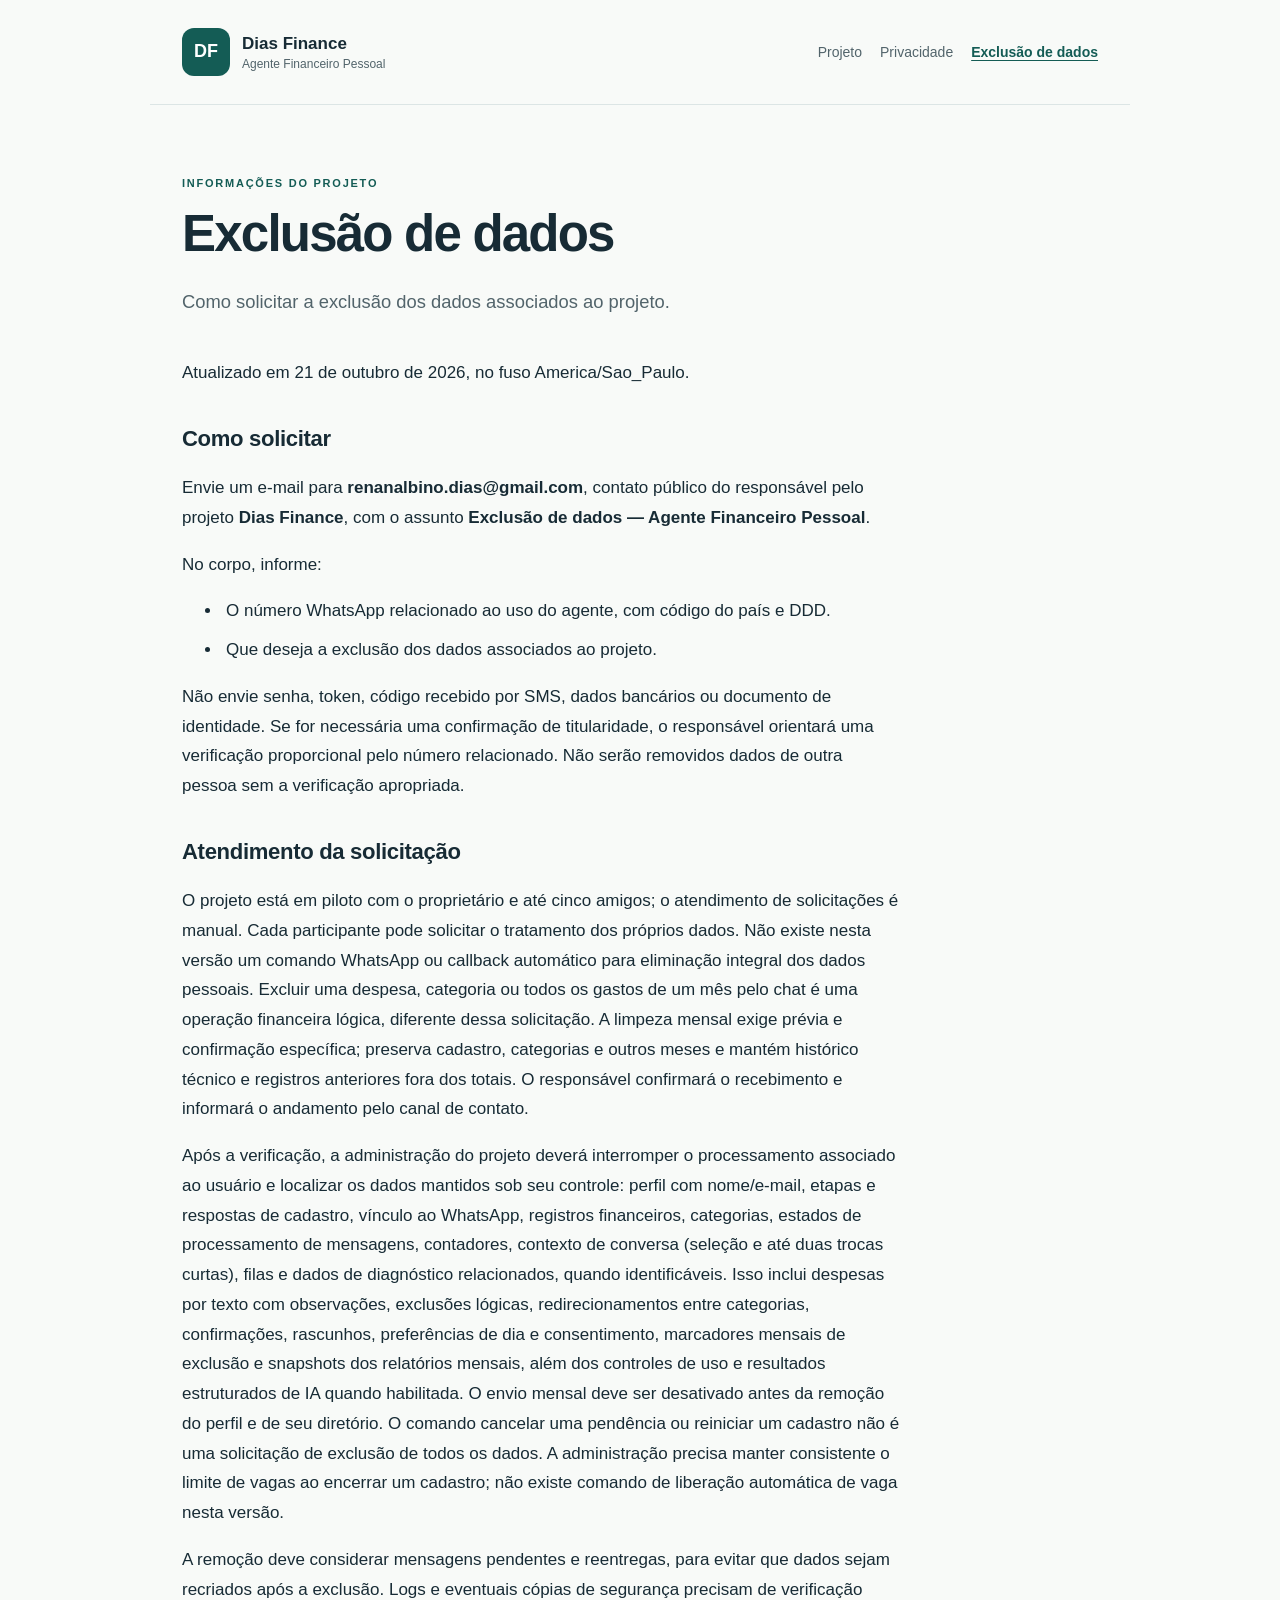
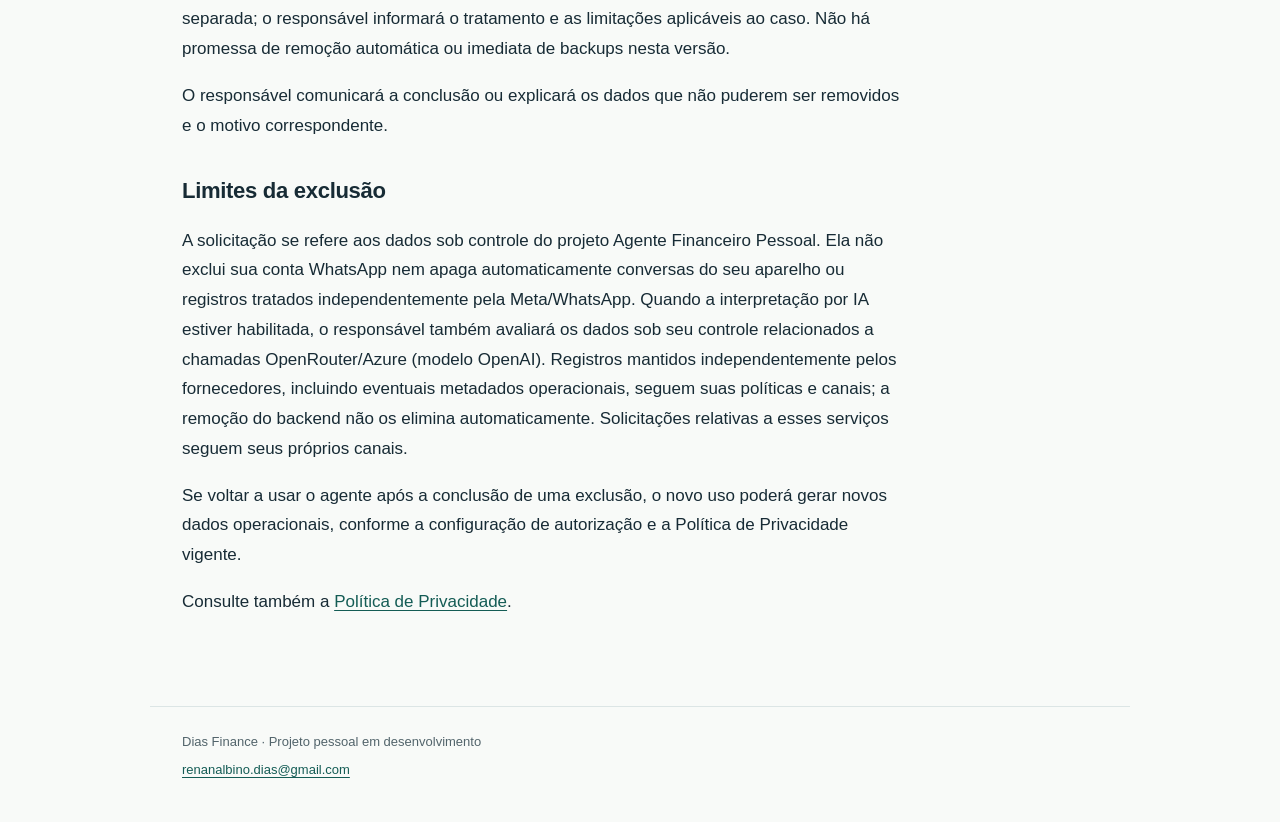
==== commit a4c83932: "Document monthly deletion and report day preferences" ====
--- a/exclusao.html
+++ b/exclusao.html
@@ -26,7 +26,7 @@
       <h1>Exclusão de dados</h1>
       <p class="lead">Como solicitar a exclusão dos dados associados ao projeto.</p>
       <article>
-        <p>Atualizado em 18 de outubro de 2026, no fuso America/Sao_Paulo.</p>
+        <p>Atualizado em 21 de outubro de 2026, no fuso America/Sao_Paulo.</p>
         <h2>Como solicitar</h2>
         <p>
           Envie um e-mail para <strong>renanalbino.dias@gmail.com</strong>, contato público do
@@ -49,9 +49,11 @@
           O projeto está em piloto com o proprietário e até cinco amigos; o atendimento de
           solicitações é manual. Cada participante pode solicitar o tratamento dos próprios dados.
           Não existe nesta versão um comando WhatsApp ou callback automático para eliminação
-          integral dos dados pessoais. Excluir uma despesa ou categoria pelo chat é uma operação
-          financeira lógica, diferente dessa solicitação. O responsável confirmará o recebimento e
-          informará o andamento pelo canal de contato.
+          integral dos dados pessoais. Excluir uma despesa, categoria ou todos os gastos de um mês
+          pelo chat é uma operação financeira lógica, diferente dessa solicitação. A limpeza mensal
+          exige prévia e confirmação específica; preserva cadastro, categorias e outros meses e
+          mantém histórico técnico e registros anteriores fora dos totais. O responsável confirmará
+          o recebimento e informará o andamento pelo canal de contato.
         </p>
         <p>
           Após a verificação, a administração do projeto deverá interromper o processamento
@@ -60,13 +62,13 @@
           categorias, estados de processamento de mensagens, contadores, contexto de conversa
           (seleção e até duas trocas curtas), filas e dados de diagnóstico relacionados, quando
           identificáveis. Isso inclui despesas por texto com observações, exclusões lógicas,
-          redirecionamentos entre categorias, confirmações, rascunhos, preferências e snapshots dos
-          relatórios mensais, além dos controles de uso e resultados estruturados de IA quando
-          habilitada. O envio mensal deve ser desativado antes da remoção do perfil e de seu
-          diretório. O comando cancelar uma pendência ou reiniciar um cadastro não é uma solicitação
-          de exclusão de todos os dados. A administração precisa manter consistente o limite de
-          vagas ao encerrar um cadastro; não existe comando de liberação automática de vaga nesta
-          versão.
+          redirecionamentos entre categorias, confirmações, rascunhos, preferências de dia e
+          consentimento, marcadores mensais de exclusão e snapshots dos relatórios mensais, além dos
+          controles de uso e resultados estruturados de IA quando habilitada. O envio mensal deve
+          ser desativado antes da remoção do perfil e de seu diretório. O comando cancelar uma
+          pendência ou reiniciar um cadastro não é uma solicitação de exclusão de todos os dados. A
+          administração precisa manter consistente o limite de vagas ao encerrar um cadastro; não
+          existe comando de liberação automática de vaga nesta versão.
         </p>
         <p>
           A remoção deve considerar mensagens pendentes e reentregas, para evitar que dados sejam
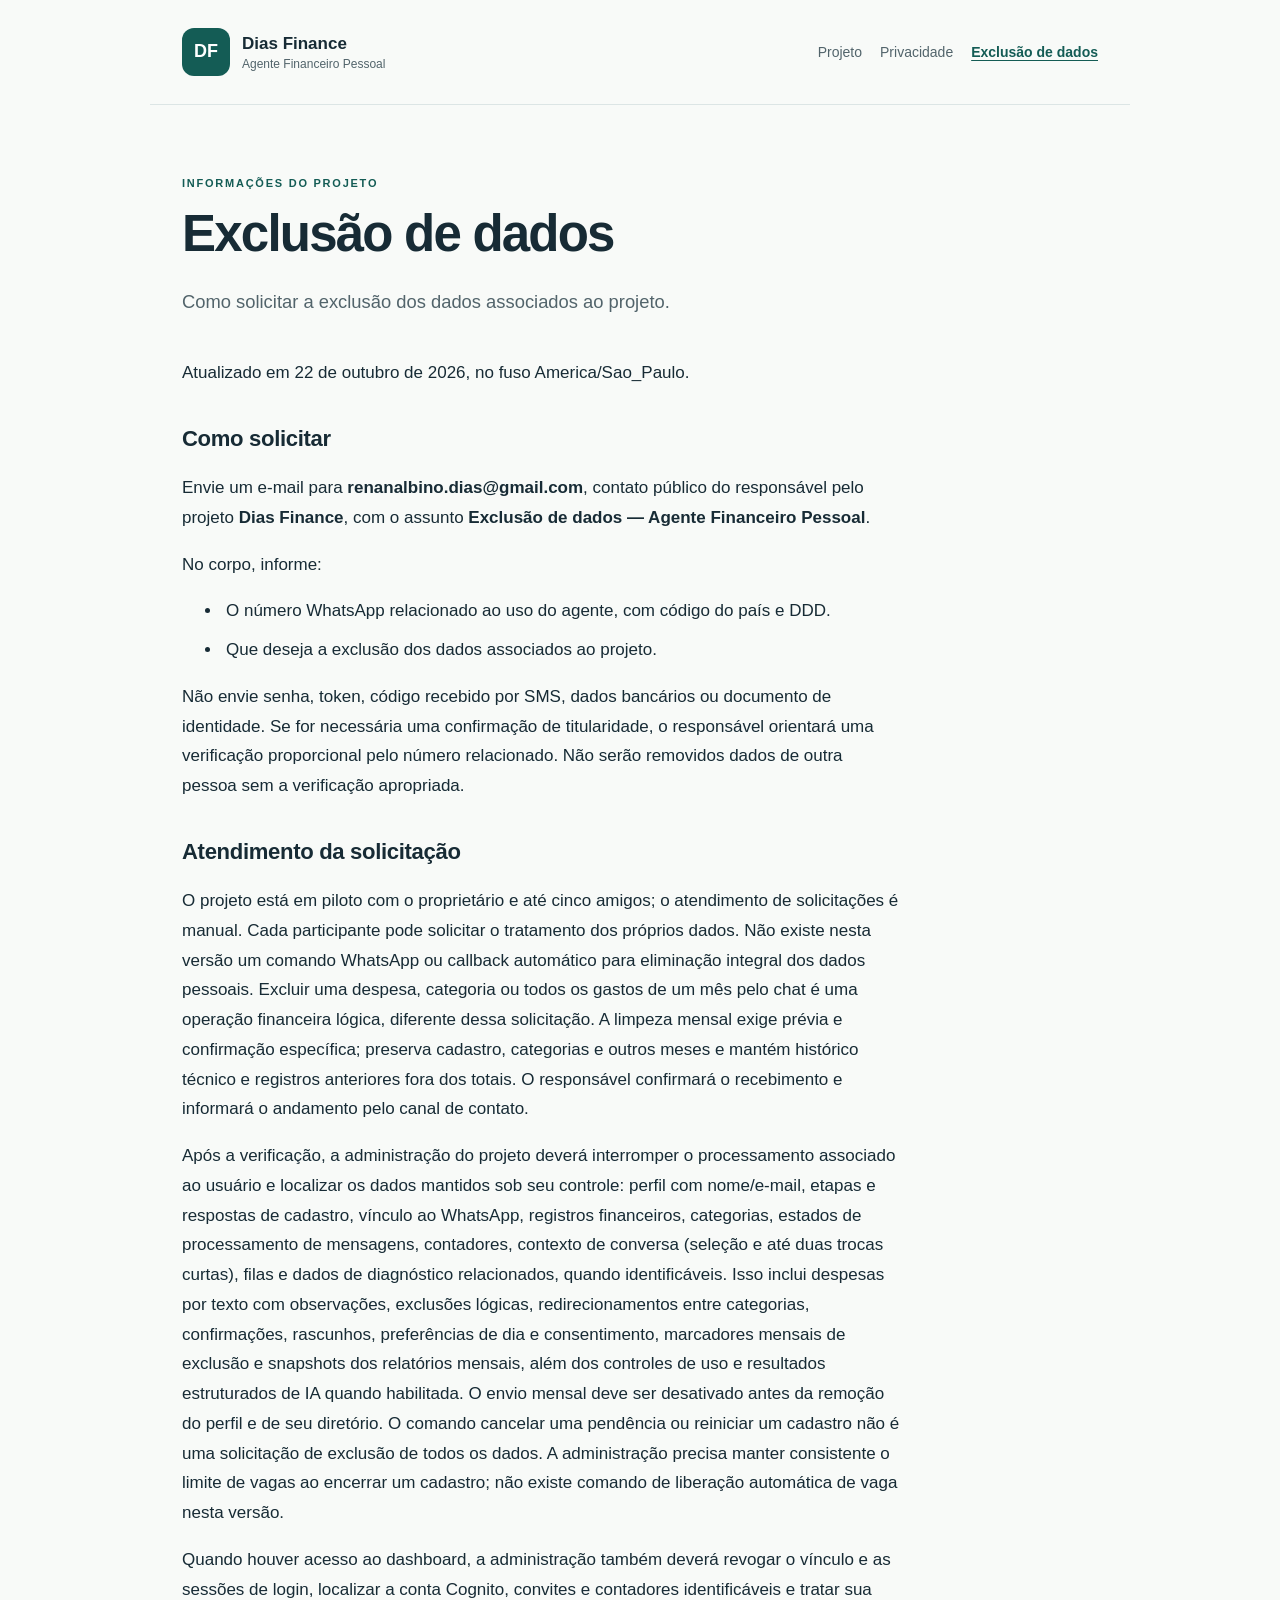
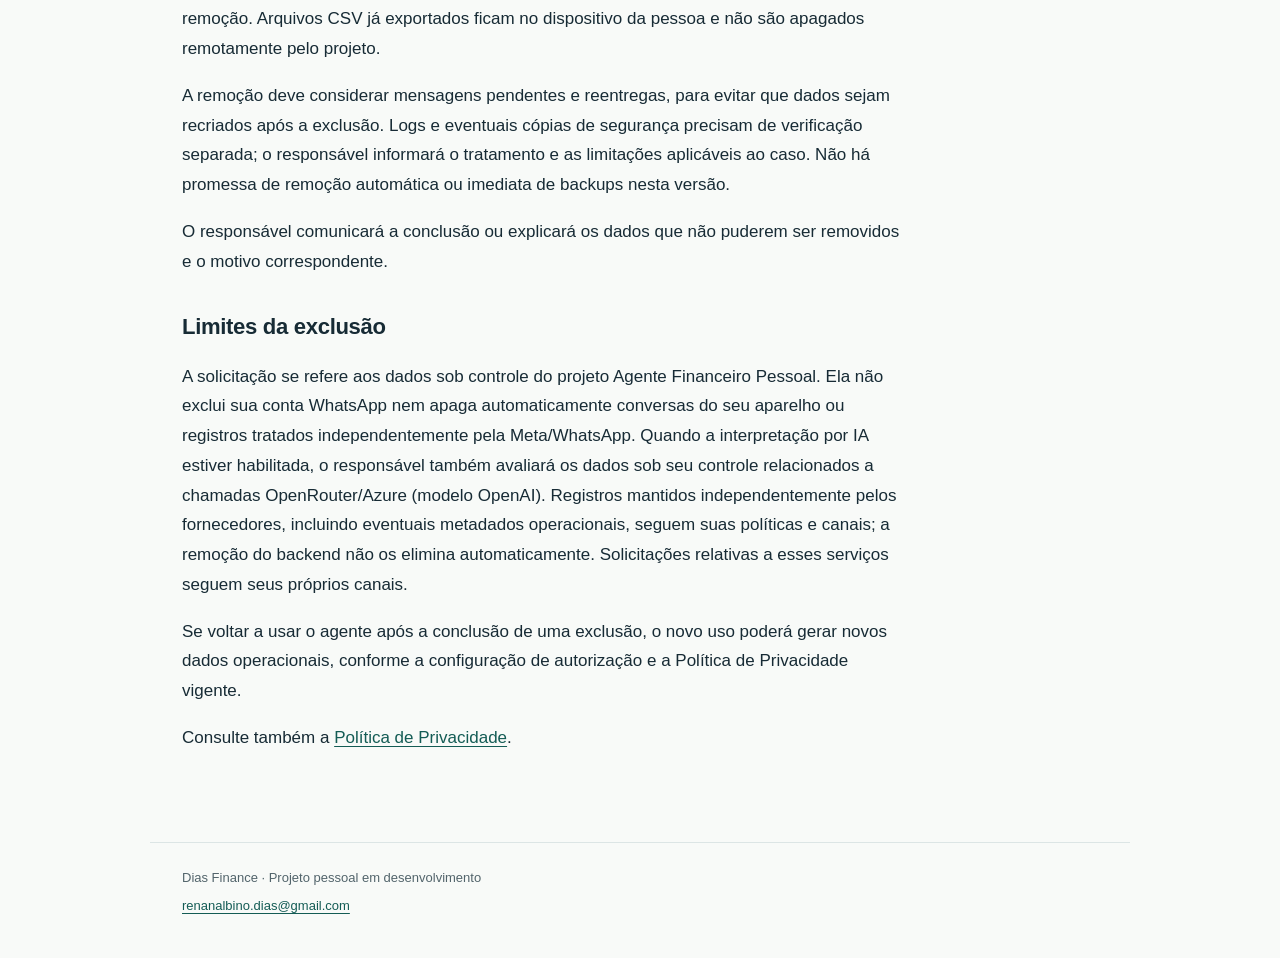
==== commit 7f23d580: "Document private dashboard login and data handling" ====
--- a/exclusao.html
+++ b/exclusao.html
@@ -26,7 +26,7 @@
       <h1>Exclusão de dados</h1>
       <p class="lead">Como solicitar a exclusão dos dados associados ao projeto.</p>
       <article>
-        <p>Atualizado em 21 de outubro de 2026, no fuso America/Sao_Paulo.</p>
+        <p>Atualizado em 22 de outubro de 2026, no fuso America/Sao_Paulo.</p>
         <h2>Como solicitar</h2>
         <p>
           Envie um e-mail para <strong>renanalbino.dias@gmail.com</strong>, contato público do
@@ -71,6 +71,12 @@
           existe comando de liberação automática de vaga nesta versão.
         </p>
         <p>
+          Quando houver acesso ao dashboard, a administração também deverá revogar o vínculo e as
+          sessões de login, localizar a conta Cognito, convites e contadores identificáveis e tratar
+          sua remoção. Arquivos CSV já exportados ficam no dispositivo da pessoa e não são apagados
+          remotamente pelo projeto.
+        </p>
+        <p>
           A remoção deve considerar mensagens pendentes e reentregas, para evitar que dados sejam
           recriados após a exclusão. Logs e eventuais cópias de segurança precisam de verificação
           separada; o responsável informará o tratamento e as limitações aplicáveis ao caso. Não há
